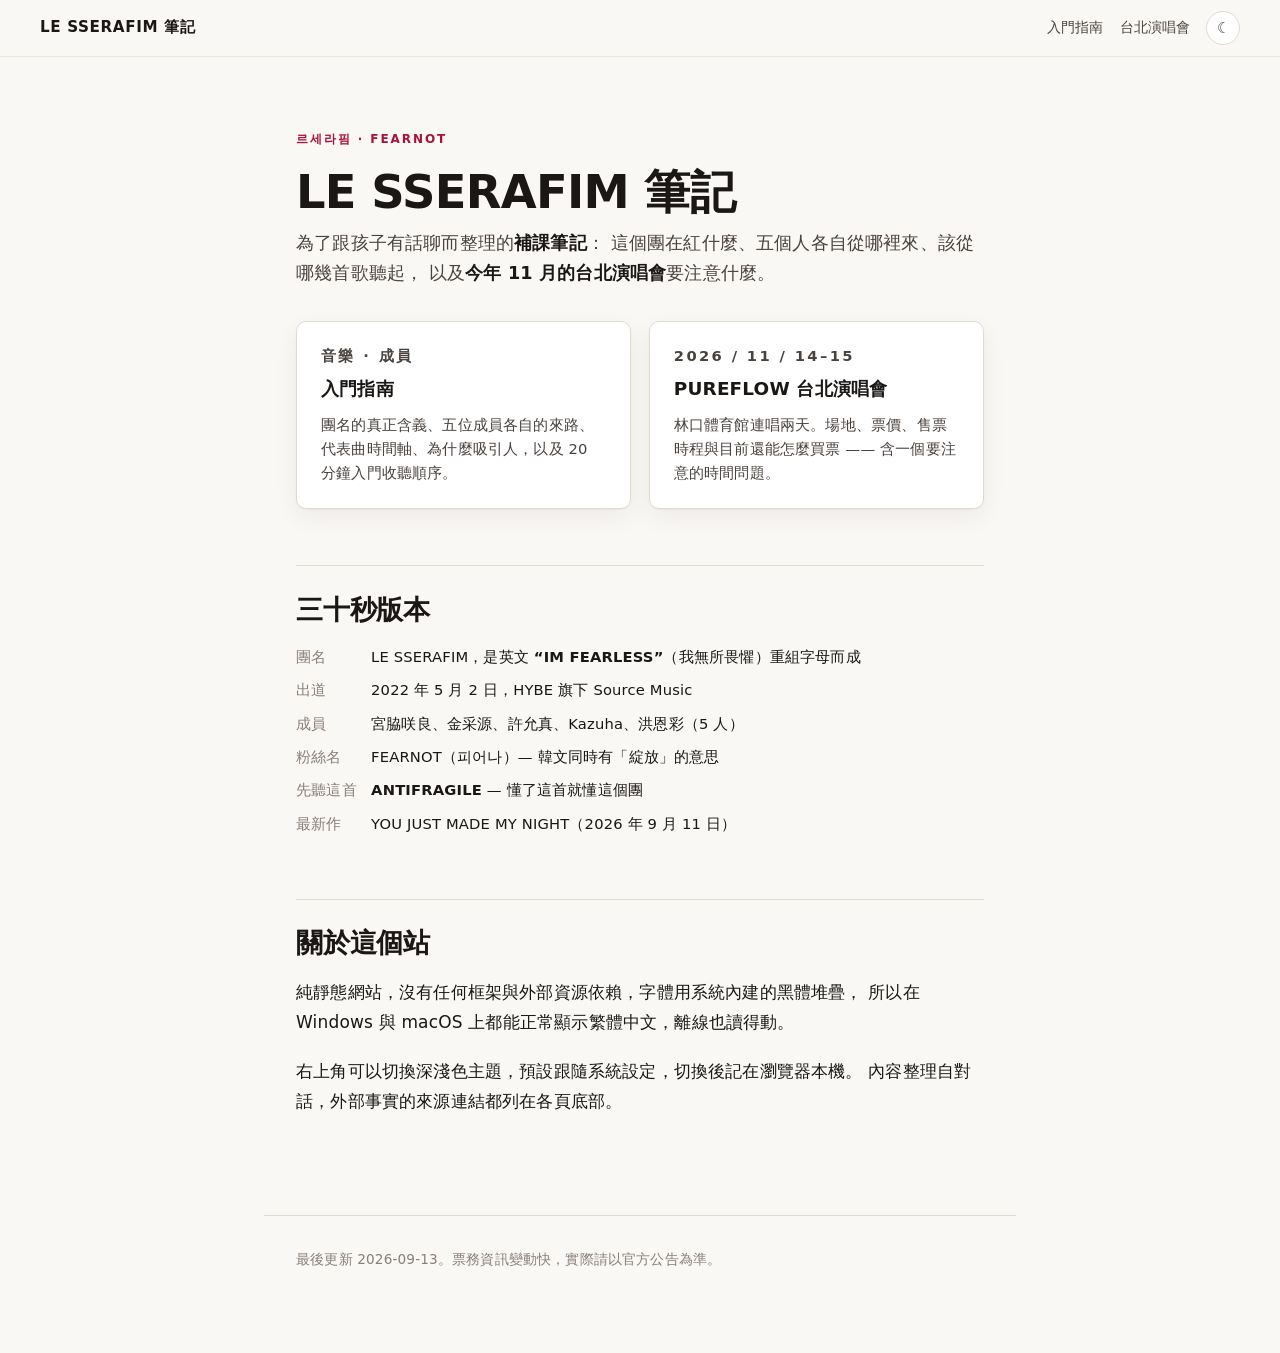
==== index.html @ 591b5d87 "移除環境建置紀錄，站台聚焦 LE SSERAFIM 刪除 setup.html 與所有導覽連結、README 條目。首頁改為以 LE SSERAFIM 為主體：標題與說明重寫，移除該頁卡片，並新增「三" ====
<!DOCTYPE html>
<html lang="zh-Hant">
<head>
<meta charset="utf-8">
<meta name="viewport" content="width=device-width, initial-scale=1">
<title>LE SSERAFIM 筆記</title>
<meta name="description" content="LE SSERAFIM 入門指南：團名含義、五位成員背景、代表曲時間軸，以及 2026 PUREFLOW 台北演唱會資訊。">
<link rel="stylesheet" href="assets/style.css">
<link rel="icon" href="data:image/svg+xml,%3Csvg xmlns='http://www.w3.org/2000/svg' viewBox='0 0 100 100'%3E%3Ctext y='.9em' font-size='90'%3E%F0%9F%8E%A4%3C/text%3E%3C/svg%3E">
<script src="assets/app.js"></script>
</head>
<body>

<header class="topbar">
  <a class="topbar__home" href="index.html">LE SSERAFIM 筆記</a>
  <nav>
    <a href="lesserafim.html">入門指南</a>
    <a href="concert.html">台北演唱會</a>
    <button class="theme-toggle" type="button">☾</button>
  </nav>
</header>

<main>
  <p class="eyebrow">르세라핌 · FEARNOT</p>
  <h1>LE SSERAFIM 筆記</h1>
  <p class="lede">
    為了跟孩子有話聊而整理的<strong>補課筆記</strong>：
    這個團在紅什麼、五個人各自從哪裡來、該從哪幾首歌聽起，
    以及<strong>今年 11 月的台北演唱會</strong>要注意什麼。
  </p>

  <div class="cards">
    <a class="card" href="lesserafim.html">
      <p class="eyebrow">音樂 · 成員</p>
      <h3>入門指南</h3>
      <p>團名的真正含義、五位成員各自的來路、代表曲時間軸、為什麼吸引人，以及 20 分鐘入門收聽順序。</p>
    </a>

    <a class="card" href="concert.html">
      <p class="eyebrow">2026 / 11 / 14–15</p>
      <h3>PUREFLOW 台北演唱會</h3>
      <p>林口體育館連唱兩天。場地、票價、售票時程與目前還能怎麼買票 —— 含一個要注意的時間問題。</p>
    </a>
  </div>

  <h2>三十秒版本</h2>

  <dl class="meta-grid">
    <dt>團名</dt>   <dd>LE SSERAFIM，是英文 <strong>“IM FEARLESS”</strong>（我無所畏懼）重組字母而成</dd>
    <dt>出道</dt>   <dd>2022 年 5 月 2 日，HYBE 旗下 Source Music</dd>
    <dt>成員</dt>   <dd>宮脇咲良、金采源、許允真、Kazuha、洪恩彩（5 人）</dd>
    <dt>粉絲名</dt> <dd>FEARNOT（피어나）— 韓文同時有「綻放」的意思</dd>
    <dt>先聽這首</dt><dd><strong>ANTIFRAGILE</strong> — 懂了這首就懂這個團</dd>
    <dt>最新作</dt> <dd>YOU JUST MADE MY NIGHT（2026 年 9 月 11 日）</dd>
  </dl>

  <h2>關於這個站</h2>

  <p>
    純靜態網站，沒有任何框架與外部資源依賴，字體用系統內建的黑體堆疊，
    所以在 Windows 與 macOS 上都能正常顯示繁體中文，離線也讀得動。
  </p>

  <p>
    右上角可以切換深淺色主題，預設跟隨系統設定，切換後記在瀏覽器本機。
    內容整理自對話，外部事實的來源連結都列在各頁底部。
  </p>
</main>

<footer>
  <p>最後更新 2026-09-13。票務資訊變動快，實際請以官方公告為準。</p>
</footer>

</body>
</html>
---- assets/style.css ----
/* ==========================================================
   共用樣式 — 深淺色主題、CJK 優先字體堆疊
   ========================================================== */

:root {
  --bg:        #faf8f5;
  --bg-raised: #ffffff;
  --bg-sunken: #f1ede7;
  --ink:       #1a1715;
  --ink-soft:  #4a423d;
  --ink-faint: #8a7f78;
  --rule:      #e2dbd2;
  --rule-soft: #ece6de;
  --accent:    #a8123c;
  --accent-bg: #fdeef2;
  --accent-ink:#7d0c2c;
  --shadow:    0 1px 2px rgba(26,23,21,.04), 0 8px 24px rgba(26,23,21,.06);
  --shadow-lg: 0 2px 4px rgba(26,23,21,.05), 0 16px 48px rgba(26,23,21,.10);

  --sans: "PingFang TC", "Microsoft JhengHei", "Noto Sans TC",
          -apple-system, BlinkMacSystemFont, "Segoe UI", system-ui, sans-serif;
  --mono: ui-monospace, SFMono-Regular, Menlo, Consolas,
          "Microsoft JhengHei", monospace;

  --measure: 47rem;
  --radius: 10px;
}

@media (prefers-color-scheme: dark) {
  :root:not([data-theme="light"]) {
    --bg:        #14120f;
    --bg-raised: #1d1a16;
    --bg-sunken: #0d0b09;
    --ink:       #f0ebe4;
    --ink-soft:  #bdb4aa;
    --ink-faint: #857c73;
    --rule:      #2e2a25;
    --rule-soft: #241f1b;
    --accent:    #ff6d92;
    --accent-bg: #2a1219;
    --accent-ink:#ff96af;
    --shadow:    0 1px 2px rgba(0,0,0,.3), 0 8px 24px rgba(0,0,0,.34);
    --shadow-lg: 0 2px 4px rgba(0,0,0,.34), 0 16px 48px rgba(0,0,0,.44);
  }
}

:root[data-theme="dark"] {
  --bg:        #14120f;
  --bg-raised: #1d1a16;
  --bg-sunken: #0d0b09;
  --ink:       #f0ebe4;
  --ink-soft:  #bdb4aa;
  --ink-faint: #857c73;
  --rule:      #2e2a25;
  --rule-soft: #241f1b;
  --accent:    #ff6d92;
  --accent-bg: #2a1219;
  --accent-ink:#ff96af;
  --shadow:    0 1px 2px rgba(0,0,0,.3), 0 8px 24px rgba(0,0,0,.34);
  --shadow-lg: 0 2px 4px rgba(0,0,0,.34), 0 16px 48px rgba(0,0,0,.44);
}

* { box-sizing: border-box; }

html {
  scroll-behavior: smooth;
  scroll-padding-top: 5rem;
  -webkit-text-size-adjust: 100%;
}

body {
  margin: 0;
  background: var(--bg);
  color: var(--ink);
  font-family: var(--sans);
  font-size: 17px;
  line-height: 1.78;
  letter-spacing: .01em;
  -webkit-font-smoothing: antialiased;
}

img { max-width: 100%; height: auto; }

/* ---------- 頁首導覽 ---------- */

.topbar {
  position: sticky;
  top: 0;
  z-index: 50;
  display: flex;
  align-items: center;
  gap: 1.25rem;
  padding: .7rem clamp(1rem, 4vw, 2.5rem);
  background: var(--bg);
  border-bottom: 1px solid var(--rule-soft);
}

.topbar__home {
  font-weight: 700;
  font-size: .95rem;
  letter-spacing: .04em;
  color: var(--ink);
  text-decoration: none;
  white-space: nowrap;
}
.topbar__home:hover { color: var(--accent); }

.topbar nav {
  display: flex;
  gap: 1rem;
  margin-left: auto;
  align-items: center;
  flex-wrap: wrap;
}

.topbar nav a {
  font-size: .875rem;
  color: var(--ink-soft);
  text-decoration: none;
  padding: .2rem 0;
  border-bottom: 1.5px solid transparent;
}
.topbar nav a:hover { color: var(--ink); border-bottom-color: var(--accent); }
.topbar nav a[aria-current="page"] { color: var(--accent); border-bottom-color: var(--accent); }

.theme-toggle {
  appearance: none;
  border: 1px solid var(--rule);
  background: var(--bg-raised);
  color: var(--ink-soft);
  border-radius: 999px;
  width: 2.1rem;
  height: 2.1rem;
  font-size: .95rem;
  line-height: 1;
  cursor: pointer;
  display: grid;
  place-items: center;
  flex: none;
}
.theme-toggle:hover { color: var(--accent); border-color: var(--accent); }

/* ---------- 版面 ---------- */

main {
  max-width: var(--measure);
  margin: 0 auto;
  padding: clamp(2rem, 6vw, 4.5rem) clamp(1.1rem, 4vw, 2rem) 5rem;
}

/* ---------- 文字 ---------- */

h1 {
  font-size: clamp(2rem, 6vw, 2.9rem);
  line-height: 1.18;
  letter-spacing: -.015em;
  margin: 0 0 .6rem;
  font-weight: 800;
}

h2 {
  font-size: clamp(1.35rem, 3.6vw, 1.7rem);
  line-height: 1.32;
  letter-spacing: -.008em;
  margin: 3.5rem 0 1rem;
  padding-top: 1.6rem;
  border-top: 1px solid var(--rule);
  font-weight: 700;
}

h3 {
  font-size: 1.12rem;
  margin: 2.2rem 0 .6rem;
  font-weight: 700;
}

h4 {
  font-size: .98rem;
  margin: 1.6rem 0 .4rem;
  font-weight: 700;
  color: var(--ink-soft);
}

p { margin: 0 0 1.15rem; }

a { color: var(--accent); text-decoration-thickness: 1px; text-underline-offset: .18em; }
a:hover { color: var(--accent-ink); }

strong { font-weight: 700; color: var(--ink); }

ul, ol { margin: 0 0 1.15rem; padding-left: 1.4rem; }
li { margin: .3rem 0; }
li::marker { color: var(--ink-faint); }

hr { border: 0; border-top: 1px solid var(--rule); margin: 3rem 0; }

.lede {
  font-size: 1.1rem;
  line-height: 1.7;
  color: var(--ink-soft);
  margin-bottom: 2rem;
}

.eyebrow {
  font-size: .75rem;
  font-weight: 700;
  letter-spacing: .16em;
  text-transform: uppercase;
  color: var(--accent);
  margin: 0 0 .9rem;
}

code {
  font-family: var(--mono);
  font-size: .875em;
  background: var(--bg-sunken);
  border: 1px solid var(--rule-soft);
  border-radius: 5px;
  padding: .1em .38em;
  word-break: break-word;
}

pre {
  background: var(--bg-sunken);
  border: 1px solid var(--rule);
  border-radius: var(--radius);
  padding: 1rem 1.15rem;
  overflow-x: auto;
  font-size: .845rem;
  line-height: 1.65;
  margin: 0 0 1.4rem;
}
pre code { background: none; border: 0; padding: 0; font-size: 1em; }

blockquote {
  margin: 0 0 1.4rem;
  padding: .1rem 0 .1rem 1.15rem;
  border-left: 3px solid var(--accent);
  color: var(--ink-soft);
}
blockquote p:last-child { margin-bottom: 0; }

/* ---------- 表格 ---------- */

.table-wrap {
  overflow-x: auto;
  margin: 0 0 1.6rem;
  border: 1px solid var(--rule);
  border-radius: var(--radius);
  background: var(--bg-raised);
}

table {
  border-collapse: collapse;
  width: 100%;
  font-size: .93rem;
  line-height: 1.6;
}

th, td {
  text-align: left;
  padding: .68rem .9rem;
  border-bottom: 1px solid var(--rule-soft);
  vertical-align: top;
}

thead th {
  background: var(--bg-sunken);
  font-size: .78rem;
  font-weight: 700;
  letter-spacing: .06em;
  color: var(--ink-faint);
  white-space: nowrap;
}

tbody tr:last-child td { border-bottom: 0; }

td.num { font-variant-numeric: tabular-nums; white-space: nowrap; }

/* ---------- 卡片 ---------- */

.cards {
  display: grid;
  gap: 1.1rem;
  grid-template-columns: repeat(auto-fit, minmax(min(100%, 16rem), 1fr));
  margin: 2rem 0 1rem;
}

.card {
  display: block;
  padding: 1.4rem 1.5rem 1.5rem;
  background: var(--bg-raised);
  border: 1px solid var(--rule);
  border-radius: var(--radius);
  text-decoration: none;
  color: inherit;
  box-shadow: var(--shadow);
  transition: transform .16s ease, box-shadow .16s ease, border-color .16s ease;
}
.card:hover {
  transform: translateY(-2px);
  box-shadow: var(--shadow-lg);
  border-color: var(--accent);
}
.card h3 { margin: .2rem 0 .45rem; font-size: 1.15rem; }
.card p { margin: 0; font-size: .92rem; color: var(--ink-soft); line-height: 1.62; }
.card .eyebrow { margin-bottom: .3rem; }

/* ---------- 成員區塊 ---------- */

.member {
  background: var(--bg-raised);
  border: 1px solid var(--rule);
  border-radius: var(--radius);
  padding: 1.6rem clamp(1.1rem, 3vw, 1.8rem) 1.5rem;
  margin: 0 0 1.4rem;
  box-shadow: var(--shadow);
}

.member > h3 {
  margin: 0 0 .2rem;
  font-size: 1.3rem;
}

.member__tag {
  font-size: .8rem;
  color: var(--ink-faint);
  letter-spacing: .03em;
  margin: 0 0 1.1rem;
}

.member__hook {
  margin: 1.2rem 0 0;
  padding: .85rem 1rem;
  background: var(--accent-bg);
  border-radius: 8px;
  font-size: .91rem;
  line-height: 1.65;
  color: var(--ink-soft);
}
.member__hook strong { color: var(--accent-ink); }

/* ---------- 提示框 ---------- */

.note {
  margin: 0 0 1.5rem;
  padding: 1.05rem 1.2rem;
  border: 1px solid var(--rule);
  border-left: 3px solid var(--accent);
  border-radius: 0 var(--radius) var(--radius) 0;
  background: var(--bg-raised);
  font-size: .94rem;
  line-height: 1.68;
}
.note > :last-child { margin-bottom: 0; }
.note__title {
  font-weight: 700;
  font-size: .82rem;
  letter-spacing: .1em;
  color: var(--accent);
  margin: 0 0 .4rem;
}

/* ---------- 目錄 ---------- */

.toc {
  margin: 2.2rem 0 3rem;
  padding: 1.15rem 1.4rem 1.25rem;
  background: var(--bg-sunken);
  border: 1px solid var(--rule-soft);
  border-radius: var(--radius);
}
.toc__title {
  font-size: .76rem;
  font-weight: 700;
  letter-spacing: .14em;
  color: var(--ink-faint);
  margin: 0 0 .7rem;
}
.toc ol { margin: 0; padding-left: 1.25rem; font-size: .94rem; }
.toc li { margin: .22rem 0; }
.toc a { color: var(--ink-soft); text-decoration: none; }
.toc a:hover { color: var(--accent); text-decoration: underline; }

/* ---------- 中繼資訊 ---------- */

.meta-grid {
  display: grid;
  gap: .1rem .9rem;
  grid-template-columns: auto 1fr;
  margin: 0 0 2rem;
  font-size: .92rem;
}
.meta-grid dt { color: var(--ink-faint); white-space: nowrap; }
.meta-grid dd { margin: 0 0 .35rem; }

/* ---------- 狀態標記 ---------- */

.pill {
  display: inline-block;
  font-size: .74rem;
  font-weight: 700;
  letter-spacing: .04em;
  padding: .12rem .5rem .16rem;
  border-radius: 999px;
  white-space: nowrap;
  background: var(--bg-sunken);
  border: 1px solid var(--rule);
  color: var(--ink-soft);
}
.pill--ok   { background: #e6f6ec; border-color: #b6e2c6; color: #1c6b39; }
.pill--warn { background: #fdf2dd; border-color: #f0d69b; color: #7a5610; }
.pill--bad  { background: #fdecec; border-color: #f3c3c3; color: #8f2020; }

@media (prefers-color-scheme: dark) {
  :root:not([data-theme="light"]) .pill--ok   { background: #12301e; border-color: #275f3b; color: #7fd9a0; }
  :root:not([data-theme="light"]) .pill--warn { background: #332611; border-color: #6b5220; color: #e9c169; }
  :root:not([data-theme="light"]) .pill--bad  { background: #331616; border-color: #6d2b2b; color: #f09292; }
}
:root[data-theme="dark"] .pill--ok   { background: #12301e; border-color: #275f3b; color: #7fd9a0; }
:root[data-theme="dark"] .pill--warn { background: #332611; border-color: #6b5220; color: #e9c169; }
:root[data-theme="dark"] .pill--bad  { background: #331616; border-color: #6d2b2b; color: #f09292; }

/* ---------- 時間軸 ---------- */

.timeline { list-style: none; margin: 0 0 1.6rem; padding: 0; }
.timeline li {
  position: relative;
  padding: 0 0 1.1rem 1.6rem;
  border-left: 1px solid var(--rule);
  margin: 0;
}
.timeline li:last-child { border-left-color: transparent; padding-bottom: 0; }
.timeline li::before {
  content: "";
  position: absolute;
  left: -4.5px;
  top: .62em;
  width: 8px;
  height: 8px;
  border-radius: 50%;
  background: var(--accent);
}
.timeline time {
  display: block;
  font-family: var(--mono);
  font-size: .78rem;
  color: var(--ink-faint);
  letter-spacing: .02em;
}

/* ---------- 大字資訊 ---------- */

.bigdate {
  display: grid;
  gap: 1rem;
  grid-template-columns: repeat(auto-fit, minmax(min(100%, 12rem), 1fr));
  margin: 0 0 2rem;
}
.bigdate div {
  padding: 1.2rem 1.3rem;
  background: var(--bg-raised);
  border: 1px solid var(--rule);
  border-radius: var(--radius);
  box-shadow: var(--shadow);
}
.bigdate dt {
  font-size: .74rem;
  font-weight: 700;
  letter-spacing: .12em;
  color: var(--ink-faint);
  margin: 0 0 .3rem;
}
.bigdate dd {
  margin: 0;
  font-size: 1.35rem;
  font-weight: 750;
  line-height: 1.25;
  letter-spacing: -.01em;
}
.bigdate dd small {
  display: block;
  font-size: .85rem;
  font-weight: 400;
  color: var(--ink-soft);
  letter-spacing: 0;
  margin-top: .25rem;
}

/* ---------- 頁尾 ---------- */

footer {
  max-width: var(--measure);
  margin: 0 auto;
  padding: 2rem clamp(1.1rem, 4vw, 2rem) 4rem;
  border-top: 1px solid var(--rule);
  font-size: .85rem;
  color: var(--ink-faint);
  line-height: 1.7;
}
footer a { color: var(--ink-soft); }

.sources { font-size: .87rem; line-height: 1.7; }
.sources li { margin: .28rem 0; }

@media (max-width: 34rem) {
  body { font-size: 16px; }
  .topbar { gap: .75rem; }
  .topbar nav { gap: .75rem; }
  th, td { padding: .55rem .65rem; }
}

@media print {
  .topbar, .theme-toggle { display: none; }
}
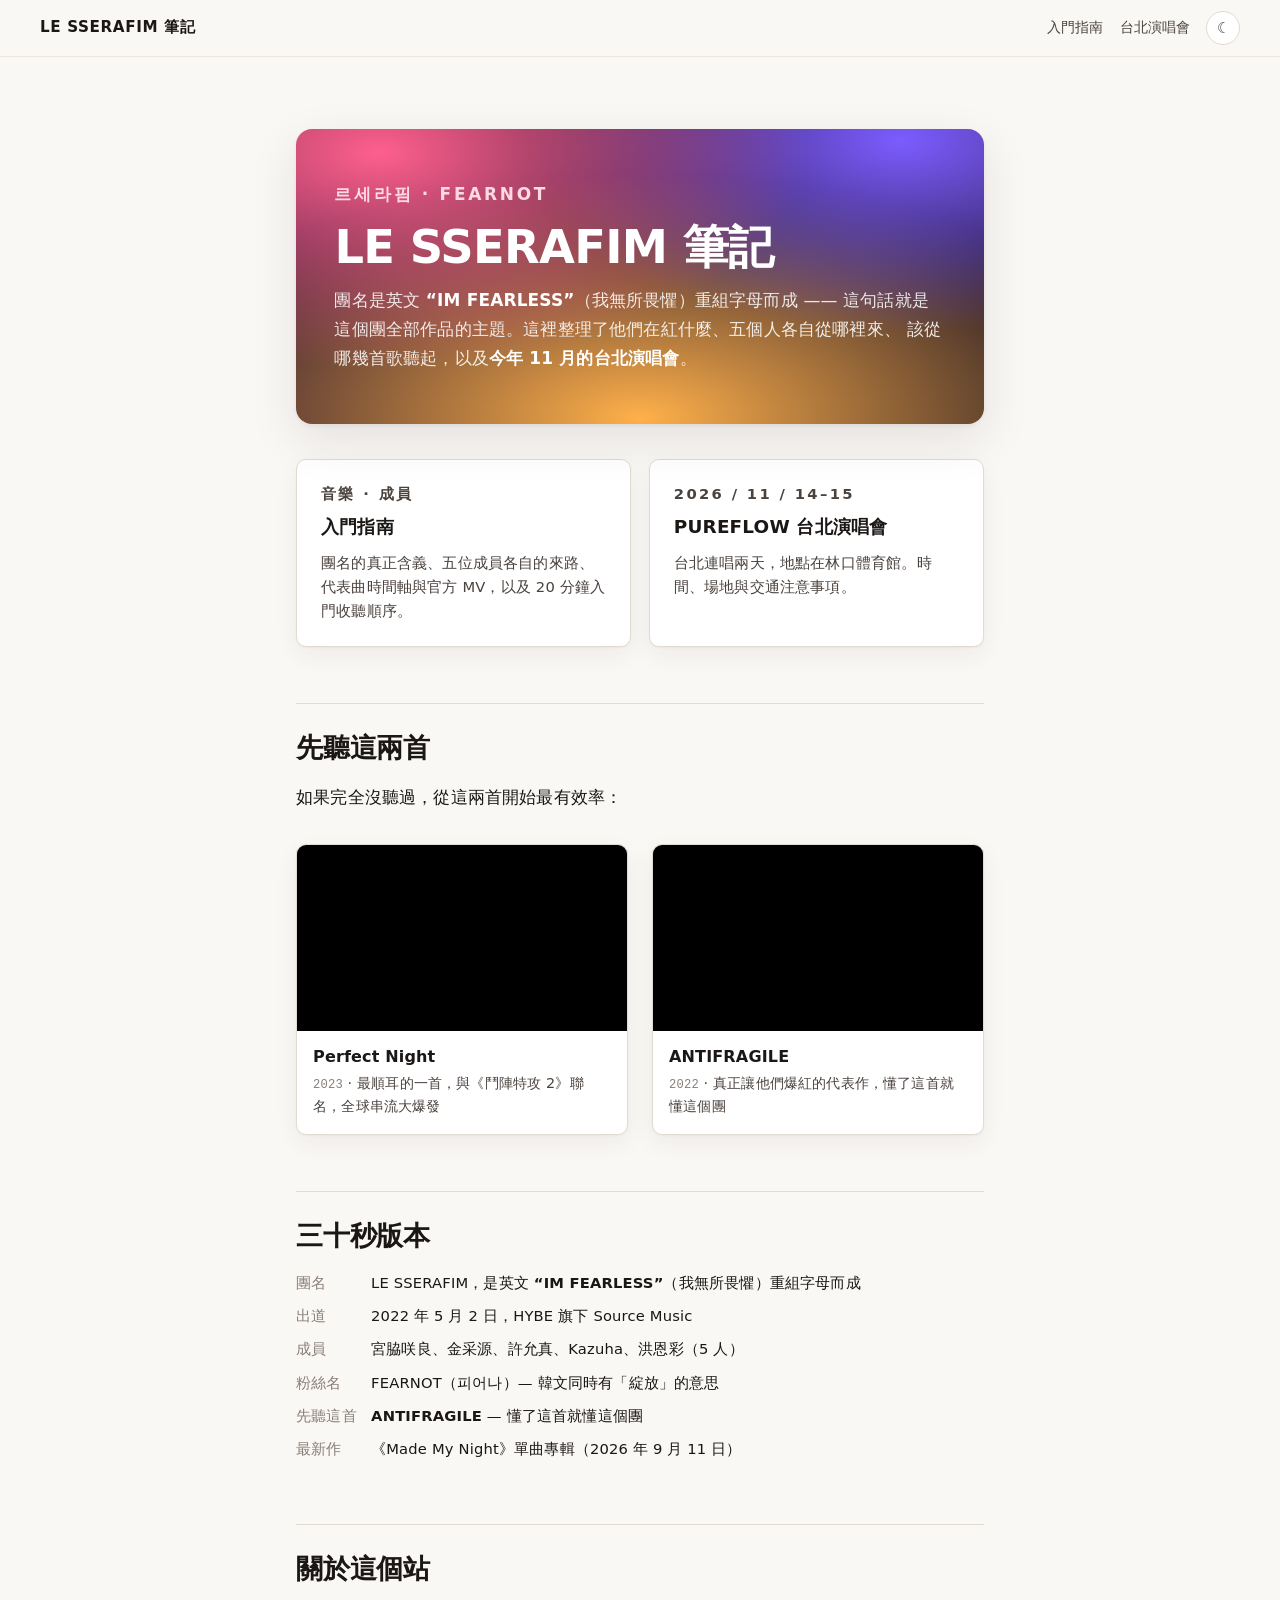
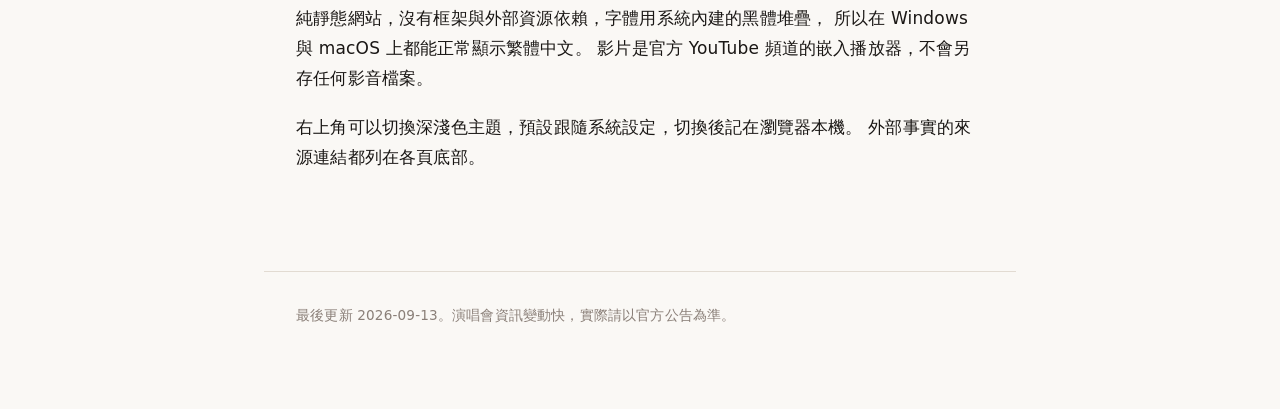
==== commit 44573ef4: "改為一般性資料站，加入官方 MV 與彩色視覺 文字敘述改為面向所有讀者，移除所有把讀者預設為家長、把內容當成 「替孩子做功課」的語氣：首頁與各頁的前言重寫，成員段落的導引句 改為中性說法，並把原本的「" ====
--- a/index.html
+++ b/index.html
@@ -4,7 +4,7 @@
 <meta charset="utf-8">
 <meta name="viewport" content="width=device-width, initial-scale=1">
 <title>LE SSERAFIM 筆記</title>
-<meta name="description" content="LE SSERAFIM 入門指南：團名含義、五位成員背景、代表曲時間軸，以及 2026 PUREFLOW 台北演唱會資訊。">
+<meta name="description" content="LE SSERAFIM 入門指南：團名含義、五位成員背景、代表曲與官方 MV，以及 2026 PUREFLOW 台北演唱會資訊。">
 <link rel="stylesheet" href="assets/style.css">
 <link rel="icon" href="data:image/svg+xml,%3Csvg xmlns='http://www.w3.org/2000/svg' viewBox='0 0 100 100'%3E%3Ctext y='.9em' font-size='90'%3E%F0%9F%8E%A4%3C/text%3E%3C/svg%3E">
 <script src="assets/app.js"></script>
@@ -21,26 +21,62 @@
 </header>
 
 <main>
-  <p class="eyebrow">르세라핌 · FEARNOT</p>
-  <h1>LE SSERAFIM 筆記</h1>
-  <p class="lede">
-    為了跟孩子有話聊而整理的<strong>補課筆記</strong>：
-    這個團在紅什麼、五個人各自從哪裡來、該從哪幾首歌聽起，
-    以及<strong>今年 11 月的台北演唱會</strong>要注意什麼。
-  </p>
+  <section class="hero">
+    <p class="eyebrow">르세라핌 · FEARNOT</p>
+    <h1>LE SSERAFIM 筆記</h1>
+    <p>
+      團名是英文 <strong>“IM FEARLESS”</strong>（我無所畏懼）重組字母而成 ——
+      這句話就是這個團全部作品的主題。這裡整理了他們在紅什麼、五個人各自從哪裡來、
+      該從哪幾首歌聽起，以及<strong>今年 11 月的台北演唱會</strong>。
+    </p>
+  </section>
 
   <div class="cards">
     <a class="card" href="lesserafim.html">
       <p class="eyebrow">音樂 · 成員</p>
       <h3>入門指南</h3>
-      <p>團名的真正含義、五位成員各自的來路、代表曲時間軸、為什麼吸引人，以及 20 分鐘入門收聽順序。</p>
+      <p>團名的真正含義、五位成員各自的來路、代表曲時間軸與官方 MV，以及 20 分鐘入門收聽順序。</p>
     </a>
 
     <a class="card" href="concert.html">
       <p class="eyebrow">2026 / 11 / 14–15</p>
       <h3>PUREFLOW 台北演唱會</h3>
-      <p>林口體育館連唱兩天。場地、票價、售票時程與目前還能怎麼買票 —— 含一個要注意的時間問題。</p>
+      <p>台北連唱兩天，地點在林口體育館。時間、場地與交通注意事項。</p>
     </a>
+  </div>
+
+  <h2>先聽這兩首</h2>
+
+  <p>如果完全沒聽過，從這兩首開始最有效率：</p>
+
+  <div class="videos">
+    <figure class="video">
+      <div class="frame">
+        <iframe src="https://www.youtube-nocookie.com/embed/hLvWy2b857I"
+                title="LE SSERAFIM — Perfect Night 官方 MV"
+                loading="lazy" allowfullscreen
+                referrerpolicy="strict-origin-when-cross-origin"
+                allow="accelerometer; autoplay; clipboard-write; encrypted-media; gyroscope; picture-in-picture"></iframe>
+      </div>
+      <figcaption>
+        <b>Perfect Night</b>
+        <span class="yr">2023</span> · 最順耳的一首，與《鬥陣特攻 2》聯名，全球串流大爆發
+      </figcaption>
+    </figure>
+
+    <figure class="video">
+      <div class="frame">
+        <iframe src="https://www.youtube-nocookie.com/embed/pyf8cbqyfPs"
+                title="LE SSERAFIM — ANTIFRAGILE 官方 MV"
+                loading="lazy" allowfullscreen
+                referrerpolicy="strict-origin-when-cross-origin"
+                allow="accelerometer; autoplay; clipboard-write; encrypted-media; gyroscope; picture-in-picture"></iframe>
+      </div>
+      <figcaption>
+        <b>ANTIFRAGILE</b>
+        <span class="yr">2022</span> · 真正讓他們爆紅的代表作，懂了這首就懂這個團
+      </figcaption>
+    </figure>
   </div>
 
   <h2>三十秒版本</h2>
@@ -51,24 +87,25 @@
     <dt>成員</dt>   <dd>宮脇咲良、金采源、許允真、Kazuha、洪恩彩（5 人）</dd>
     <dt>粉絲名</dt> <dd>FEARNOT（피어나）— 韓文同時有「綻放」的意思</dd>
     <dt>先聽這首</dt><dd><strong>ANTIFRAGILE</strong> — 懂了這首就懂這個團</dd>
-    <dt>最新作</dt> <dd>YOU JUST MADE MY NIGHT（2026 年 9 月 11 日）</dd>
+    <dt>最新作</dt> <dd>《Made My Night》單曲專輯（2026 年 9 月 11 日）</dd>
   </dl>
 
   <h2>關於這個站</h2>
 
   <p>
-    純靜態網站，沒有任何框架與外部資源依賴，字體用系統內建的黑體堆疊，
-    所以在 Windows 與 macOS 上都能正常顯示繁體中文，離線也讀得動。
+    純靜態網站，沒有框架與外部資源依賴，字體用系統內建的黑體堆疊，
+    所以在 Windows 與 macOS 上都能正常顯示繁體中文。
+    影片是官方 YouTube 頻道的嵌入播放器，不會另存任何影音檔案。
   </p>
 
   <p>
     右上角可以切換深淺色主題，預設跟隨系統設定，切換後記在瀏覽器本機。
-    內容整理自對話，外部事實的來源連結都列在各頁底部。
+    外部事實的來源連結都列在各頁底部。
   </p>
 </main>
 
 <footer>
-  <p>最後更新 2026-09-13。票務資訊變動快，實際請以官方公告為準。</p>
+  <p>最後更新 2026-09-13。演唱會資訊變動快，實際請以官方公告為準。</p>
 </footer>
 
 </body>
--- a/assets/style.css
+++ b/assets/style.css
@@ -487,6 +487,114 @@
   margin-top: .25rem;
 }
 
+/* ---------- 彩色主視覺 ---------- */
+
+.hero {
+  position: relative;
+  margin: 0 0 2.2rem;
+  padding: clamp(2rem, 6vw, 3.2rem) clamp(1.3rem, 4vw, 2.4rem);
+  border-radius: 16px;
+  overflow: hidden;
+  background:
+    radial-gradient(120% 140% at 12% 8%,  #ff5f8d 0%, transparent 52%),
+    radial-gradient(110% 130% at 88% 4%,  #7b5cff 0%, transparent 50%),
+    radial-gradient(140% 150% at 50% 98%, #ffb04a 0%, transparent 55%),
+    linear-gradient(140deg, #2b1533 0%, #16101f 100%);
+  color: #fff;
+  box-shadow: var(--shadow-lg);
+}
+
+.hero .eyebrow { color: #ffd9e4; margin-bottom: .7rem; }
+.hero h1 { color: #fff; margin-bottom: .7rem; }
+.hero p {
+  color: rgba(255,255,255,.88);
+  font-size: 1.06rem;
+  line-height: 1.7;
+  margin: 0;
+  max-width: 38rem;
+}
+.hero strong { color: #fff; }
+
+/* ---------- 成員色條 ---------- */
+
+.member { border-left: 5px solid var(--m, var(--accent)); }
+.member > h3 { color: var(--m, var(--ink)); }
+
+.member--sakura  { --m: #f2789f; }
+.member--chaewon { --m: #8a6df0; }
+.member--yunjin  { --m: #c9457b; }
+.member--kazuha  { --m: #3f8fd4; }
+.member--eunchae { --m: #e08b2f; }
+
+@media (prefers-color-scheme: dark) {
+  :root:not([data-theme="light"]) .member--sakura  { --m: #ff9dbb; }
+  :root:not([data-theme="light"]) .member--chaewon { --m: #ad95ff; }
+  :root:not([data-theme="light"]) .member--yunjin  { --m: #ff85ae; }
+  :root:not([data-theme="light"]) .member--kazuha  { --m: #74b8f0; }
+  :root:not([data-theme="light"]) .member--eunchae { --m: #f0b264; }
+}
+:root[data-theme="dark"] .member--sakura  { --m: #ff9dbb; }
+:root[data-theme="dark"] .member--chaewon { --m: #ad95ff; }
+:root[data-theme="dark"] .member--yunjin  { --m: #ff85ae; }
+:root[data-theme="dark"] .member--kazuha  { --m: #74b8f0; }
+:root[data-theme="dark"] .member--eunchae { --m: #f0b264; }
+
+.member .member__hook {
+  background: color-mix(in srgb, var(--m, var(--accent)) 13%, transparent);
+}
+.member .member__hook strong { color: var(--m, var(--accent-ink)); }
+
+/* ---------- 影片嵌入 ---------- */
+
+.videos {
+  display: grid;
+  gap: 1.5rem;
+  grid-template-columns: repeat(auto-fit, minmax(min(100%, 20rem), 1fr));
+  margin: 2rem 0 1.5rem;
+}
+
+figure.video {
+  margin: 0;
+  background: var(--bg-raised);
+  border: 1px solid var(--rule);
+  border-radius: var(--radius);
+  overflow: hidden;
+  box-shadow: var(--shadow);
+}
+
+figure.video .frame {
+  position: relative;
+  aspect-ratio: 16 / 9;
+  background: #000;
+}
+figure.video iframe {
+  position: absolute;
+  inset: 0;
+  width: 100%;
+  height: 100%;
+  border: 0;
+  display: block;
+}
+
+figure.video figcaption {
+  padding: .8rem 1rem 1rem;
+  font-size: .9rem;
+  line-height: 1.6;
+  color: var(--ink-soft);
+}
+figure.video figcaption b {
+  display: block;
+  color: var(--ink);
+  font-size: 1rem;
+  letter-spacing: .01em;
+  margin-bottom: .15rem;
+}
+figure.video figcaption .yr {
+  font-family: var(--mono);
+  font-size: .76rem;
+  color: var(--ink-faint);
+}
+
 /* ---------- 頁尾 ---------- */
 
 footer {
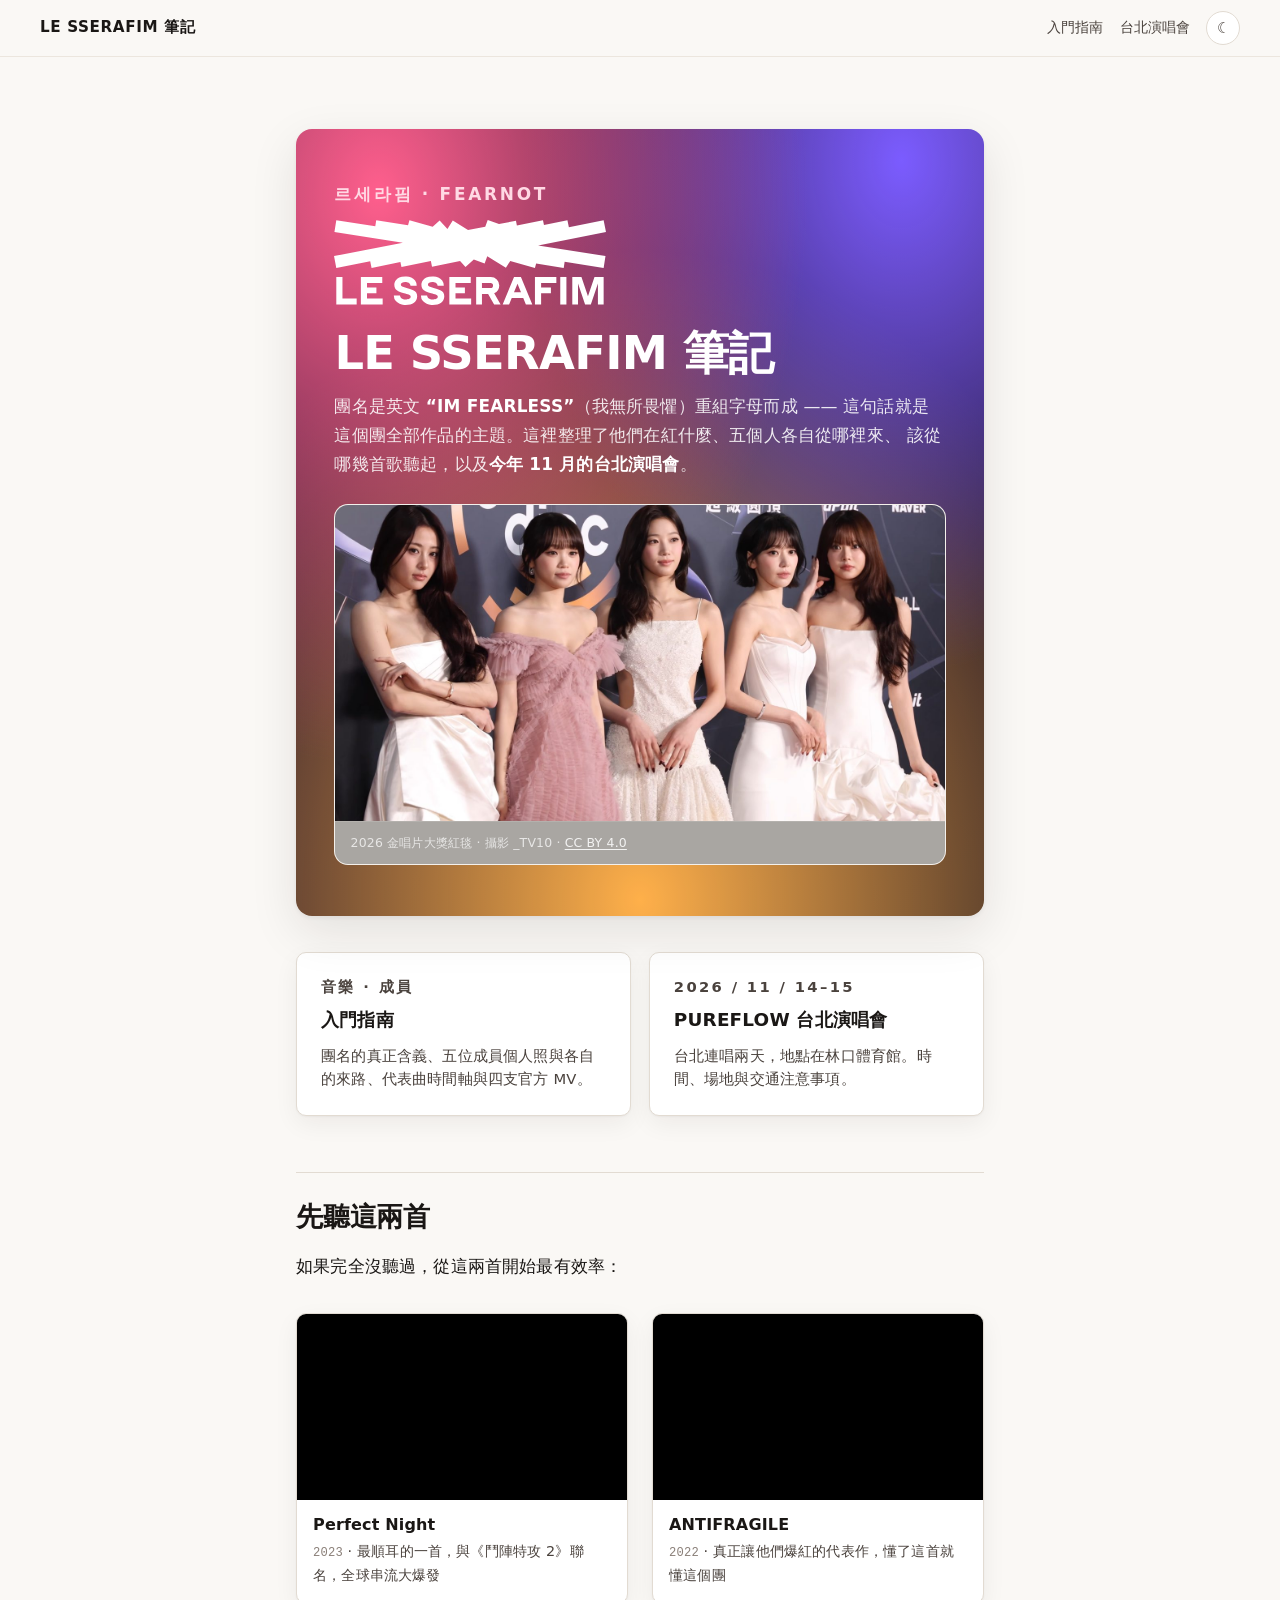
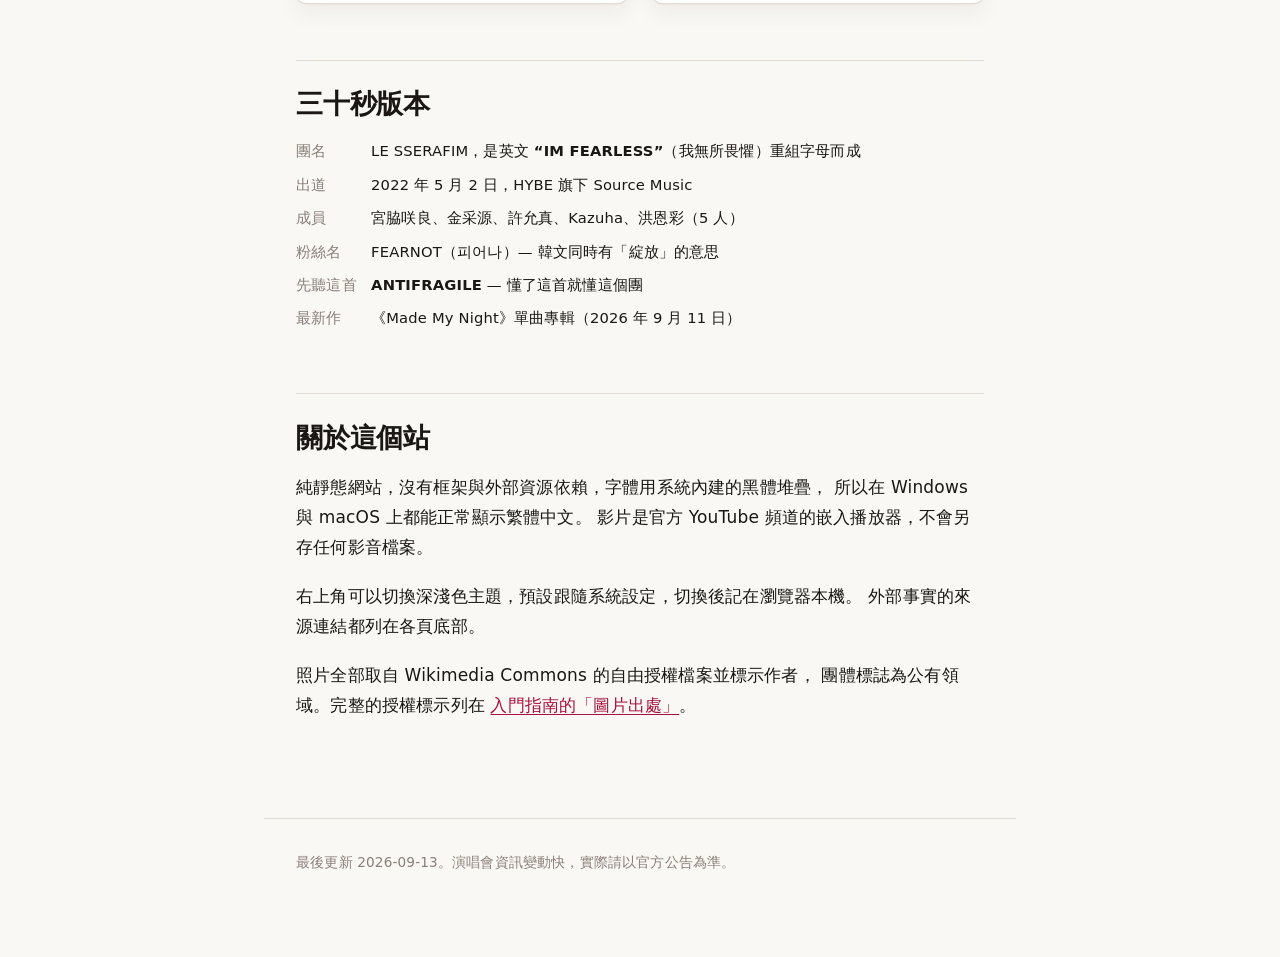
==== commit a543d474: "加入自由授權照片、團體標誌與 YouTube Music 連結 照片全部取自 Wikimedia Commons 的自由授權檔案，下載後縮小並轉為 JPEG 存放在倉庫，不熱連結他人伺服器，並依授權條" ====
--- a/index.html
+++ b/index.html
@@ -23,19 +23,26 @@
 <main>
   <section class="hero">
     <p class="eyebrow">르세라핌 · FEARNOT</p>
+    <img class="hero__logo" src="assets/img/logo-white.svg" alt="LE SSERAFIM" width="800" height="251">
     <h1>LE SSERAFIM 筆記</h1>
     <p>
       團名是英文 <strong>“IM FEARLESS”</strong>（我無所畏懼）重組字母而成 ——
       這句話就是這個團全部作品的主題。這裡整理了他們在紅什麼、五個人各自從哪裡來、
       該從哪幾首歌聽起，以及<strong>今年 11 月的台北演唱會</strong>。
     </p>
+    <figure class="cover">
+      <img src="assets/img/cover-gda.jpg" width="1500" height="779" loading="eager" decoding="async"
+           alt="LE SSERAFIM 五位成員在 2026 金唱片大獎紅毯合影">
+      <figcaption>2026 金唱片大獎紅毯 · 攝影 _TV10 ·
+        <a href="https://creativecommons.org/licenses/by/4.0/">CC BY 4.0</a></figcaption>
+    </figure>
   </section>
 
   <div class="cards">
     <a class="card" href="lesserafim.html">
       <p class="eyebrow">音樂 · 成員</p>
       <h3>入門指南</h3>
-      <p>團名的真正含義、五位成員各自的來路、代表曲時間軸與官方 MV，以及 20 分鐘入門收聽順序。</p>
+      <p>團名的真正含義、五位成員個人照與各自的來路、代表曲時間軸與四支官方 MV。</p>
     </a>
 
     <a class="card" href="concert.html">
@@ -102,6 +109,12 @@
     右上角可以切換深淺色主題，預設跟隨系統設定，切換後記在瀏覽器本機。
     外部事實的來源連結都列在各頁底部。
   </p>
+
+  <p>
+    照片全部取自 Wikimedia Commons 的自由授權檔案並標示作者，
+    團體標誌為公有領域。完整的授權標示列在
+    <a href="lesserafim.html#credits">入門指南的「圖片出處」</a>。
+  </p>
 </main>
 
 <footer>
--- a/assets/style.css
+++ b/assets/style.css
@@ -317,7 +317,7 @@
   box-shadow: var(--shadow);
 }
 
-.member > h3 {
+.member h3 {
   margin: 0 0 .2rem;
   font-size: 1.3rem;
 }
@@ -518,7 +518,7 @@
 /* ---------- 成員色條 ---------- */
 
 .member { border-left: 5px solid var(--m, var(--accent)); }
-.member > h3 { color: var(--m, var(--ink)); }
+.member h3 { color: var(--m, var(--ink)); }
 
 .member--sakura  { --m: #f2789f; }
 .member--chaewon { --m: #8a6df0; }
@@ -544,6 +544,124 @@
 }
 .member .member__hook strong { color: var(--m, var(--accent-ink)); }
 
+/* ---------- 主視覺裡的 logo 與封面 ---------- */
+
+.hero__logo {
+  display: block;
+  width: clamp(11rem, 34vw, 17rem);
+  height: auto;
+  margin: 0 0 1.3rem;
+}
+
+.cover {
+  margin: 0 0 2.4rem;
+  border-radius: 14px;
+  overflow: hidden;
+  border: 1px solid var(--rule);
+  background: var(--bg-sunken);
+  box-shadow: var(--shadow-lg);
+}
+.cover img {
+  display: block;
+  width: 100%;
+  height: auto;
+}
+.cover figcaption {
+  padding: .65rem .95rem .75rem;
+  font-size: .78rem;
+  line-height: 1.55;
+  color: var(--ink-faint);
+  background: var(--bg-raised);
+  border-top: 1px solid var(--rule-soft);
+}
+.cover figcaption a { color: var(--ink-soft); }
+
+/* 主視覺內嵌的封面（去掉外框，直接貼合漸層） */
+.hero .cover {
+  margin: 1.6rem 0 0;
+  border-color: rgba(255,255,255,.18);
+  box-shadow: none;
+}
+.hero .cover figcaption {
+  background: rgba(0,0,0,.3);
+  border-top-color: rgba(255,255,255,.12);
+  color: rgba(255,255,255,.72);
+}
+.hero .cover figcaption a { color: rgba(255,255,255,.85); }
+
+/* ---------- 成員個人照 ---------- */
+
+.portraits {
+  display: grid;
+  gap: 1rem;
+  grid-template-columns: repeat(auto-fit, minmax(min(45%, 9.5rem), 1fr));
+  margin: 2rem 0 2.4rem;
+}
+
+.portrait {
+  margin: 0;
+  border-radius: 12px;
+  overflow: hidden;
+  background: var(--bg-raised);
+  border: 1px solid var(--rule);
+  border-top: 4px solid var(--m, var(--accent));
+  box-shadow: var(--shadow);
+}
+.portrait img {
+  display: block;
+  width: 100%;
+  aspect-ratio: 4 / 5;
+  object-fit: cover;
+  object-position: 50% 22%;
+}
+.portrait figcaption {
+  padding: .6rem .7rem .7rem;
+  text-align: center;
+  font-size: .82rem;
+  line-height: 1.45;
+  color: var(--ink-faint);
+}
+.portrait figcaption b {
+  display: block;
+  font-size: .95rem;
+  color: var(--m, var(--ink));
+  margin-bottom: .1rem;
+}
+
+/* 成員卡片內的小頭像 */
+
+.member__head {
+  display: flex;
+  gap: 1rem;
+  align-items: flex-start;
+  margin: 0 0 1rem;
+}
+.member__head > div { min-width: 0; }
+.member__head h3,
+.member__head .member__tag { margin: 0; }
+.member__head h3 { margin-bottom: .2rem; }
+
+.member__photo {
+  flex: none;
+  width: 76px;
+  height: 95px;
+  border-radius: 9px;
+  object-fit: cover;
+  object-position: 50% 20%;
+  border: 2px solid var(--m, var(--accent));
+  background: var(--bg-sunken);
+}
+
+/* ---------- 圖片出處 ---------- */
+
+.credits {
+  font-size: .84rem;
+  line-height: 1.7;
+  color: var(--ink-soft);
+}
+.credits li { margin: .35rem 0; }
+.credits code { font-size: .8em; }
+
 /* ---------- 影片嵌入 ---------- */
 
 .videos {
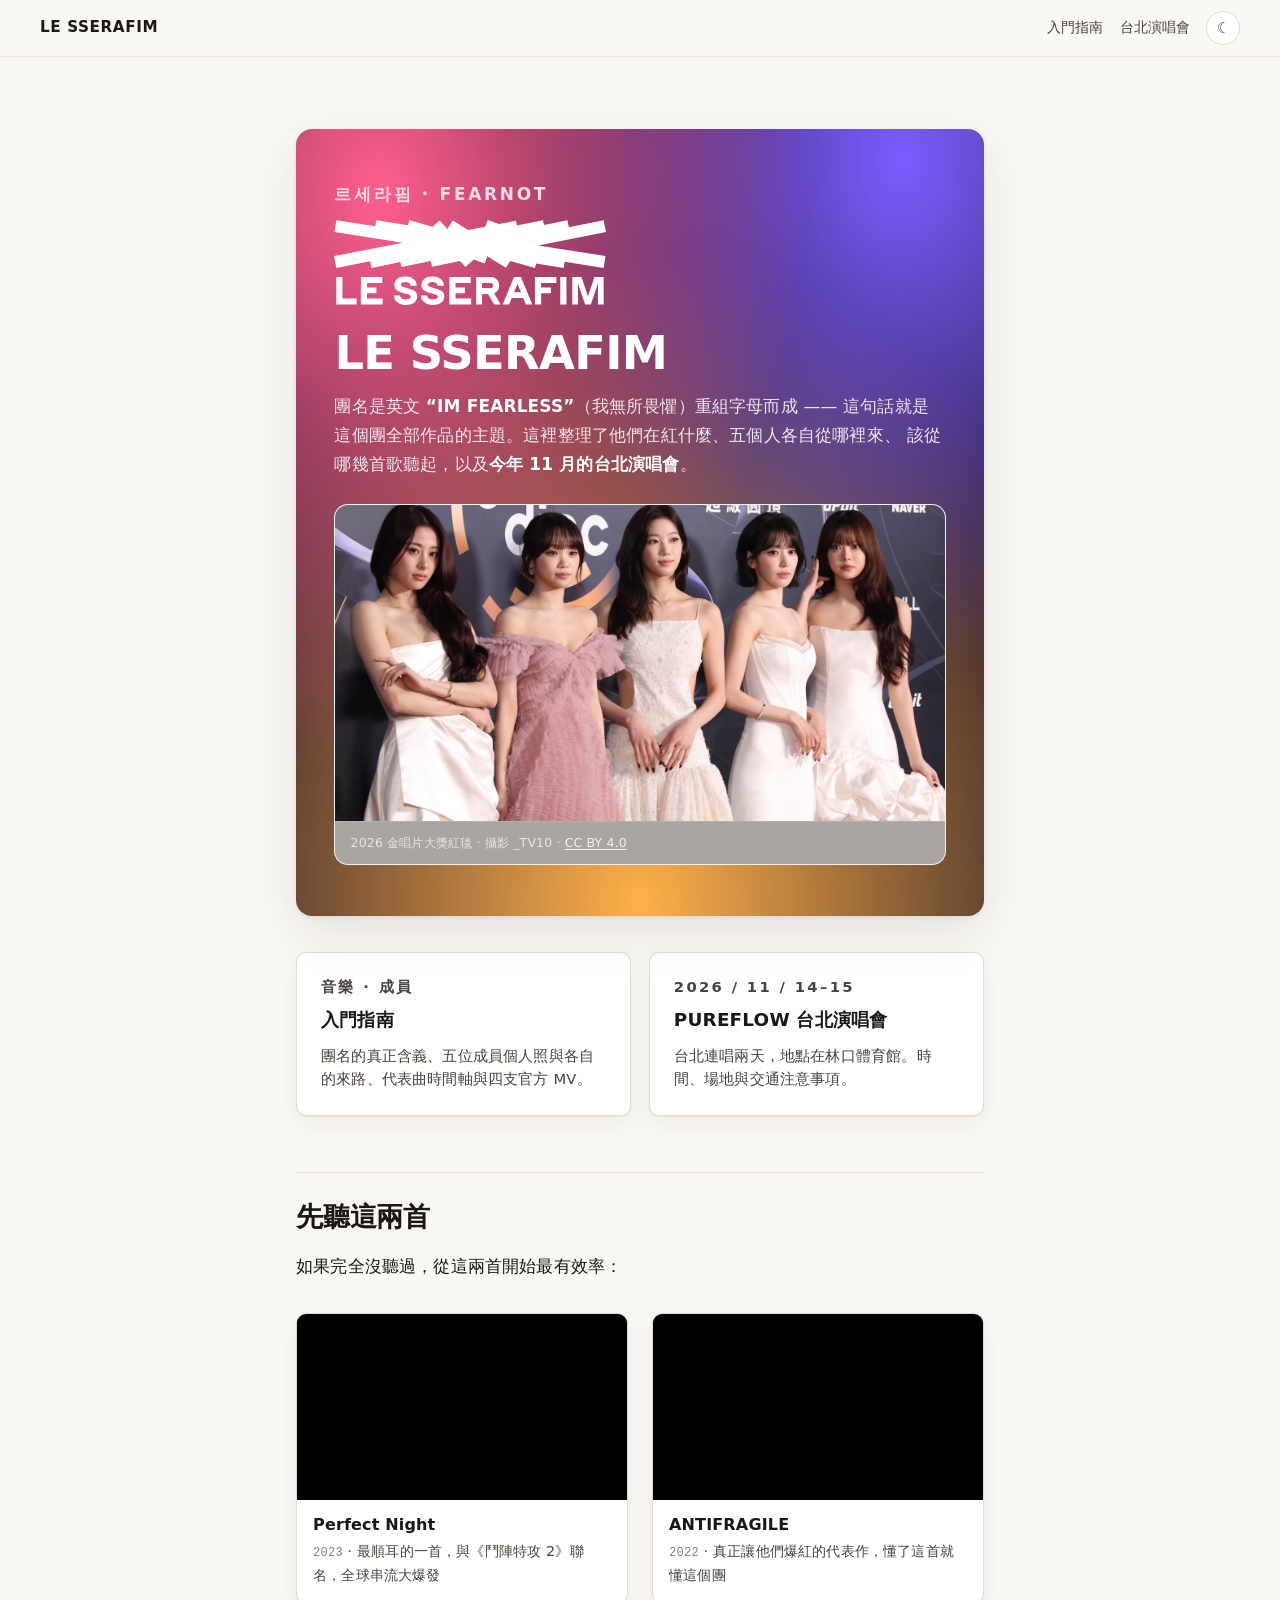
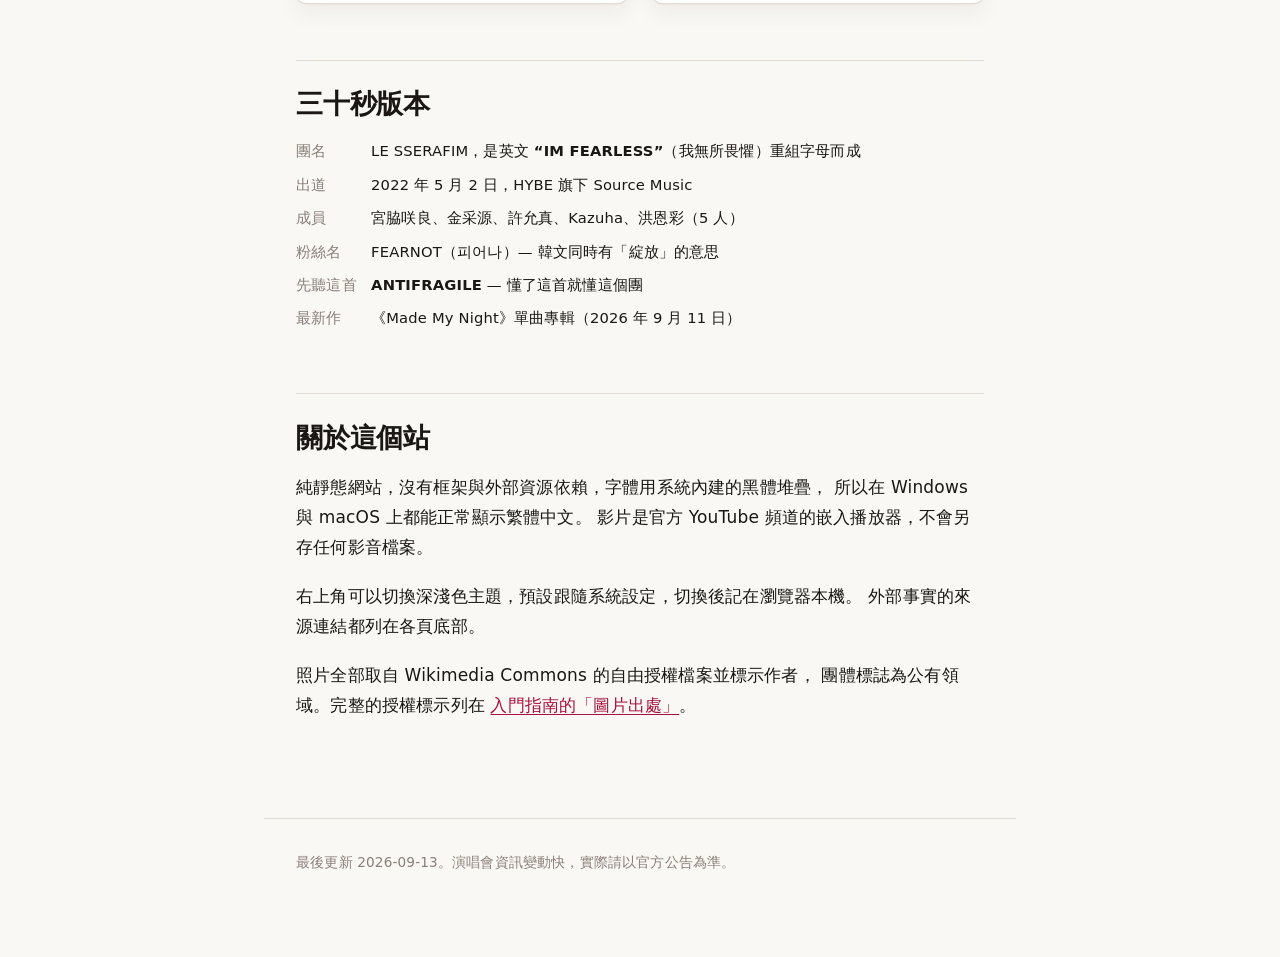
==== commit d01dc412: "站名去掉「筆記」，統一為 LE SSERAFIM 四個頁面的 title、頁首導覽與首頁標題一律改為 LE SSERAFIM，README 的站台描述同步調整。  Co-Authored-By: Cl" ====
--- a/index.html
+++ b/index.html
@@ -3,7 +3,7 @@
 <head>
 <meta charset="utf-8">
 <meta name="viewport" content="width=device-width, initial-scale=1">
-<title>LE SSERAFIM 筆記</title>
+<title>LE SSERAFIM</title>
 <meta name="description" content="LE SSERAFIM 入門指南：團名含義、五位成員背景、代表曲與官方 MV，以及 2026 PUREFLOW 台北演唱會資訊。">
 <link rel="stylesheet" href="assets/style.css">
 <link rel="icon" href="data:image/svg+xml,%3Csvg xmlns='http://www.w3.org/2000/svg' viewBox='0 0 100 100'%3E%3Ctext y='.9em' font-size='90'%3E%F0%9F%8E%A4%3C/text%3E%3C/svg%3E">
@@ -12,7 +12,7 @@
 <body>
 
 <header class="topbar">
-  <a class="topbar__home" href="index.html">LE SSERAFIM 筆記</a>
+  <a class="topbar__home" href="index.html">LE SSERAFIM</a>
   <nav>
     <a href="lesserafim.html">入門指南</a>
     <a href="concert.html">台北演唱會</a>
@@ -24,7 +24,7 @@
   <section class="hero">
     <p class="eyebrow">르세라핌 · FEARNOT</p>
     <img class="hero__logo" src="assets/img/logo-white.svg" alt="LE SSERAFIM" width="800" height="251">
-    <h1>LE SSERAFIM 筆記</h1>
+    <h1>LE SSERAFIM</h1>
     <p>
       團名是英文 <strong>“IM FEARLESS”</strong>（我無所畏懼）重組字母而成 ——
       這句話就是這個團全部作品的主題。這裡整理了他們在紅什麼、五個人各自從哪裡來、
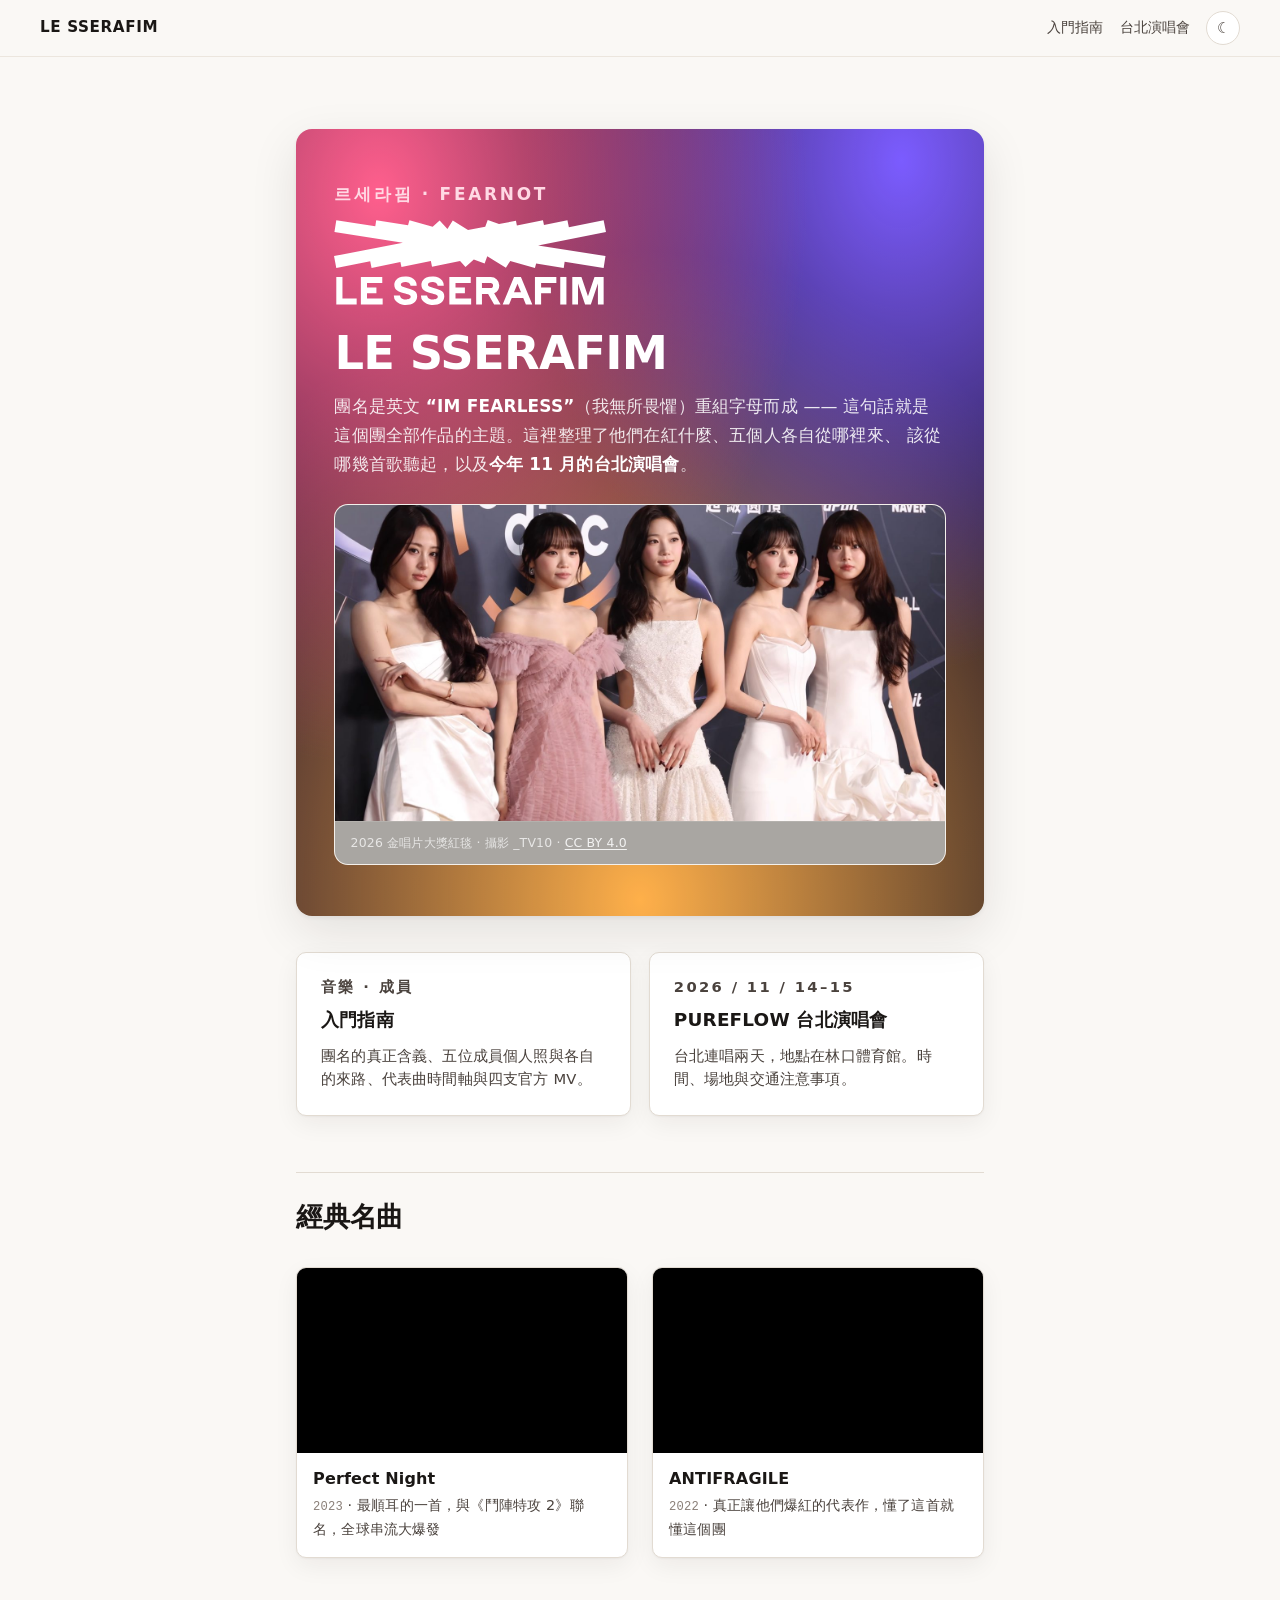
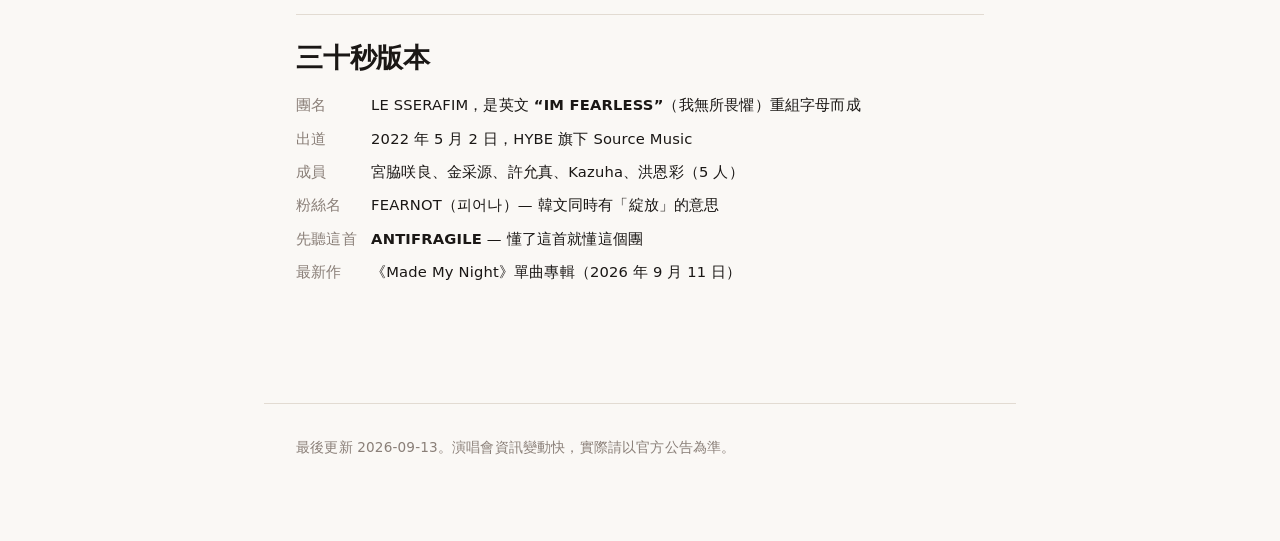
==== commit ae642179: "首頁改為「經典名曲」並移除「關於這個站」段落 「先聽這兩首」標題改為「經典名曲」，並移除下方的說明句。 刪除頁尾前的「關於這個站」整節（純靜態說明、主題切換說明、圖片授權 指引）。圖片的授權標示仍保留" ====
--- a/index.html
+++ b/index.html
@@ -52,9 +52,7 @@
     </a>
   </div>
 
-  <h2>先聽這兩首</h2>
-
-  <p>如果完全沒聽過，從這兩首開始最有效率：</p>
+  <h2>經典名曲</h2>
 
   <div class="videos">
     <figure class="video">
@@ -96,25 +94,6 @@
     <dt>先聽這首</dt><dd><strong>ANTIFRAGILE</strong> — 懂了這首就懂這個團</dd>
     <dt>最新作</dt> <dd>《Made My Night》單曲專輯（2026 年 9 月 11 日）</dd>
   </dl>
-
-  <h2>關於這個站</h2>
-
-  <p>
-    純靜態網站，沒有框架與外部資源依賴，字體用系統內建的黑體堆疊，
-    所以在 Windows 與 macOS 上都能正常顯示繁體中文。
-    影片是官方 YouTube 頻道的嵌入播放器，不會另存任何影音檔案。
-  </p>
-
-  <p>
-    右上角可以切換深淺色主題，預設跟隨系統設定，切換後記在瀏覽器本機。
-    外部事實的來源連結都列在各頁底部。
-  </p>
-
-  <p>
-    照片全部取自 Wikimedia Commons 的自由授權檔案並標示作者，
-    團體標誌為公有領域。完整的授權標示列在
-    <a href="lesserafim.html#credits">入門指南的「圖片出處」</a>。
-  </p>
 </main>
 
 <footer>
